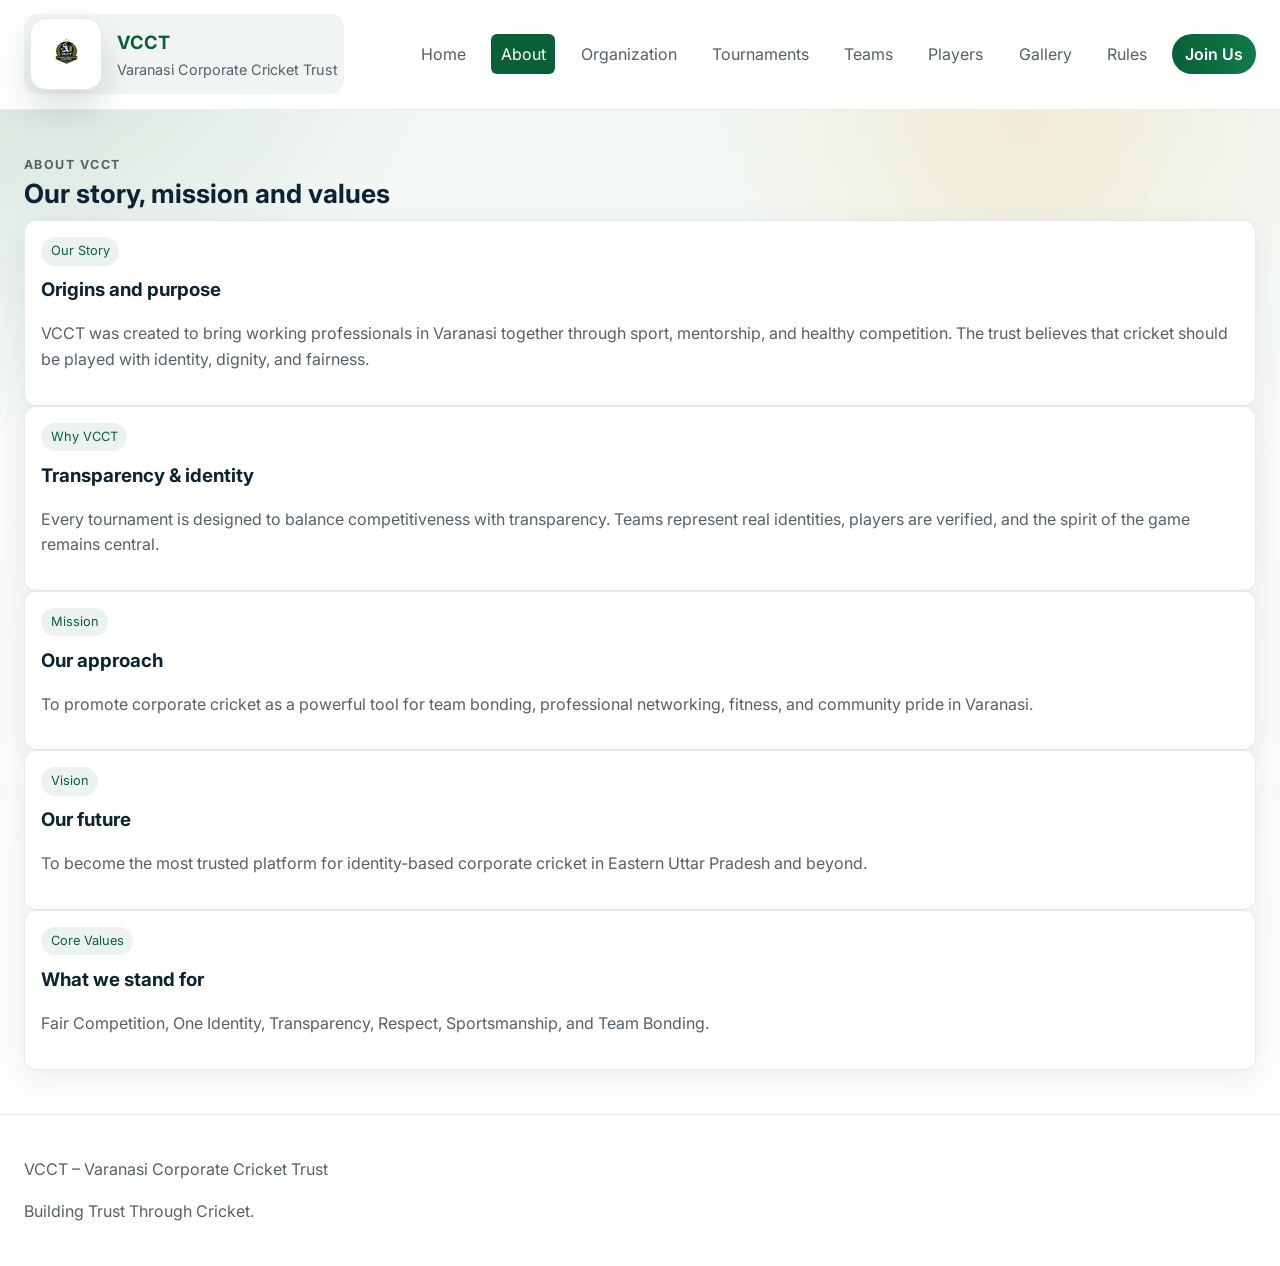
==== about.html @ afaf647f "Initial commit" ====
<!DOCTYPE html>
<html lang="en">
  <head>
    <meta charset="UTF-8" />
    <meta name="viewport" content="width=device-width, initial-scale=1.0" />
    <title>About | VCCT</title>
    <meta
      name="description"
      content="Learn the story, mission, vision and values of the Varanasi Corporate Cricket Trust."
    />
    <link rel="icon" href="assets/logo.png" />
    <link rel="stylesheet" href="styles.css" />
    <link href="https://fonts.googleapis.com/css2?family=Merriweather:wght@300;400;700&family=Inter:wght@300;400;600;700&display=swap" rel="stylesheet">
  </head>
  <body data-page="about">
    <header class="site-header">
      <a class="brand" href="index.html">
        <img src="assets/logo.png" class="brand-logo" alt="VCCT logo" />
        <div>
          <h1>VCCT</h1>
          <p>Varanasi Corporate Cricket Trust</p>
        </div>
      </a>
      <button id="nav-toggle" class="nav-toggle" aria-label="Toggle navigation" aria-expanded="false">☰</button>
      <nav class="site-nav" id="site-nav" role="navigation" aria-label="Main navigation"></nav>
      <a class="btn btn-small" href="join.html">Join Us</a>
    </header>

    <main class="page-shell">
      <section class="section">
        <div class="section-header">
          <p class="eyebrow">About VCCT</p>
          <h2>Our story, mission and values</h2>
        </div>
        <div class="about-grid">
          <div class="card"><span class="tag">Our Story</span><h3>Origins and purpose</h3><p>VCCT was created to bring working professionals in Varanasi together through sport, mentorship, and healthy competition. The trust believes that cricket should be played with identity, dignity, and fairness.</p></div>
          <div class="card"><span class="tag">Why VCCT</span><h3>Transparency & identity</h3><p>Every tournament is designed to balance competitiveness with transparency. Teams represent real identities, players are verified, and the spirit of the game remains central.</p></div>
          <div class="card"><span class="tag">Mission</span><h3>Our approach</h3><p>To promote corporate cricket as a powerful tool for team bonding, professional networking, fitness, and community pride in Varanasi.</p></div>
          <div class="card"><span class="tag">Vision</span><h3>Our future</h3><p>To become the most trusted platform for identity-based corporate cricket in Eastern Uttar Pradesh and beyond.</p></div>
          <div class="card"><span class="tag">Core Values</span><h3>What we stand for</h3><p>Fair Competition, One Identity, Transparency, Respect, Sportsmanship, and Team Bonding.</p></div>
        </div>
      </section>
    </main>

    <footer class="site-footer">
      <p>VCCT – Varanasi Corporate Cricket Trust</p>
      <p>Building Trust Through Cricket.</p>
    </footer>

    <div id="team-modal" class="modal" hidden></div>
    <script src="app.js"></script>
  </body>
</html>
---- styles.css ----
:root{
  --bg: #ffffff;
  --page: #f7faf8;
  --card: #ffffff;
  --text: #0b2335;
  --muted: #55606a;
  --primary: #0a5f38; /* deep green */
  --accent: #d4a017; /* gold */
  --border: #e6eced;
  --shadow: 0 8px 30px rgba(11,34,53,0.08);
}

*{box-sizing:border-box}
html{scroll-behavior:smooth}
body{
  margin:0; font-family:Inter, 'Merriweather', Georgia, serif; background: radial-gradient(circle at top left, rgba(10,95,56,0.14), transparent 24%), radial-gradient(circle at 80% 10%, rgba(212,160,23,0.14), transparent 20%), linear-gradient(180deg, #f2f7f3 0%, #f7faf8 35%, #ffffff 100%); color:var(--text); line-height:1.6;
}
a{color:inherit;text-decoration:none}
img{display:block;max-width:100%}

.site-header{
  position:sticky; top:0; z-index:20; display:flex; align-items:center; gap:1rem; padding:0.9rem 1.5rem; background:rgba(255,255,255,0.96); border-bottom:1px solid rgba(230,236,237,0.9); backdrop-filter:blur(12px);
}
.brand{display:flex;align-items:center;gap:0.9rem;padding:0.25rem 0.4rem;border-radius:14px;background:rgba(10,95,56,0.06);backdrop-filter:blur(5px)}
.brand-logo{width:72px;height:72px;object-fit:contain;border-radius:16px;padding:0.4rem;background:rgba(255,255,255,0.95);box-shadow:0 18px 35px rgba(11,34,53,0.14);border:1px solid rgba(10,95,56,0.12)}
.brand h1{margin:0;font-size:1.15rem;color:var(--primary)}
.brand p{margin:0;color:var(--muted);font-size:0.9rem}

.nav-toggle{display:none;background:transparent;border:0;font-size:1.4rem;padding:0.4rem 0.6rem;cursor:pointer}
.site-nav{display:flex;gap:1rem;margin-left:auto;align-items:center}
.site-nav a{color:var(--muted);padding:0.45rem 0.6rem;border-radius:6px}
.site-nav a:hover{background:var(--page);color:var(--text)}
.site-nav .active{background:var(--primary);color:#fff}

.btn{display:inline-block;padding:0.6rem 1rem;border-radius:999px;background:linear-gradient(90deg,var(--primary),#0f7a49);color:#fff;font-weight:600}
.btn-secondary{background:transparent;color:var(--primary);border:1px solid var(--border)}
.btn-small{padding:0.45rem 0.8rem}

.hero{display:grid;grid-template-columns:1fr 420px;gap:2rem;padding:3.2rem 1.5rem;align-items:center;position:relative;z-index:1}
.hero::before{content:'';position:absolute;inset:0;pointer-events:none;background:radial-gradient(circle at 20% 30%, rgba(10,95,56,0.08), transparent 22%), radial-gradient(circle at 85% 10%, rgba(212,160,23,0.12), transparent 18%);border-radius:32px;}
.hero-copy{position:relative;z-index:2}
.hero-copy h2{font-family:'Merriweather',serif;font-size:2.75rem;line-height:1.05;margin:0;color:var(--text)}
.hero-copy p{color:var(--muted);margin-top:0.9rem;font-size:1rem;max-width:38rem}
.eyebrow{color:var(--primary);font-weight:700;font-size:0.78rem;letter-spacing:0.12em;text-transform:uppercase}
.hero-actions{display:flex;gap:0.9rem;margin-top:1.6rem;flex-wrap:wrap}
.hero-card{background:linear-gradient(180deg, #ffffff, #f7faf8);padding:1.85rem;border-radius:28px;border:1px solid rgba(230,236,237,0.95);box-shadow:0 24px 60px rgba(11,34,53,0.09);position:relative;z-index:2}
.hero-panel{display:flex;flex-direction:column;gap:1rem}
.hero-panel h3{margin:0;font-size:1.3rem}
.hero-panel p{margin:0;color:var(--muted);line-height:1.7}
.checklist{list-style:none;padding:0;margin:0;display:grid;gap:0.8rem}
.checklist li{position:relative;padding-left:2.2rem;color:var(--muted);line-height:1.6}
.checklist li::before{content:'✓';position:absolute;left:0;top:0;color:var(--primary);font-weight:700}
.trusted-by{padding:1rem 1.1rem;border-radius:14px;background:rgba(255,255,255,0.9);color:var(--text);border:1px solid rgba(10,95,56,0.08)}
.trusted-by p{margin:0;font-size:0.96rem}
.brands{display:grid;grid-template-columns:repeat(2,minmax(120px,1fr));gap:0.65rem;margin-top:0.75rem}
.brands span{display:inline-flex;align-items:center;justify-content:center;padding:0.6rem 0.8rem;border-radius:999px;background:var(--page);color:var(--primary);font-size:0.9rem}

.section{padding:2.8rem 1.5rem}
.section-alt{background:rgba(10,95,56,0.04)}
.section-header h2{margin:0.25rem 0 0.8rem;font-size:1.65rem;line-height:1.1}
.section-header p{margin:0;color:var(--muted)}
.cta-card{background:linear-gradient(180deg,rgba(10,95,56,0.06),rgba(255,255,255,0.95));border:1px solid rgba(10,95,56,0.12);border-radius:18px;padding:2rem;box-shadow:var(--shadow)}
.cta-card p{margin:0 0 1.4rem;color:var(--muted);font-size:1rem;line-height:1.8}
.cta-actions{display:flex;gap:1rem;flex-wrap:wrap}

@media(max-width:900px){
  .hero{grid-template-columns:1fr;padding:2rem}
  .hero-copy h2{font-size:2rem}
  .site-nav{display:none;position:absolute;top:74px;right:1rem;flex-direction:column;background:var(--card);padding:0.6rem;border-radius:8px;border:1px solid var(--border)}
  .nav-toggle{display:inline-flex;margin-left:auto}
  .nav-open .site-nav{display:flex}
}

.card-grid{display:grid;grid-template-columns:repeat(auto-fit,minmax(240px,1fr));gap:1rem}
.card{background:var(--card);padding:1rem;border-radius:12px;border:1px solid var(--border);box-shadow:var(--shadow)}
.card h3{margin:0 0 0.4rem}
.card p,.card li{color:var(--muted)}
.tag{display:inline-block;margin-bottom:0.6rem;padding:0.25rem 0.6rem;border-radius:999px;background:rgba(10,95,56,0.08);color:var(--primary);font-size:0.8rem}

.rules-list{display:grid;gap:0.9rem}
.rules-item{padding:0.9rem;border-radius:10px}

.join-card{padding:1.2rem}
.site-footer{padding:1.6rem 1.5rem;color:var(--muted);border-top:1px solid var(--border);background:var(--card)}

.modal{position:fixed;inset:0;background:rgba(11,34,53,0.6);display:grid;place-items:center;padding:1rem;z-index:40}
.modal[hidden]{display:none}
.modal-content{width:min(820px,100%);max-height:90vh;overflow:auto;padding:1.2rem;background:var(--card);border-radius:12px}

@media(max-width:900px){
  .hero{grid-template-columns:1fr;padding:2rem}
  .site-nav{display:none;position:absolute;top:74px;right:1rem;flex-direction:column;background:var(--card);padding:0.6rem;border-radius:8px;border:1px solid var(--border)}
  .nav-toggle{display:inline-flex;margin-left:auto}
  .nav-open .site-nav{display:flex}
}
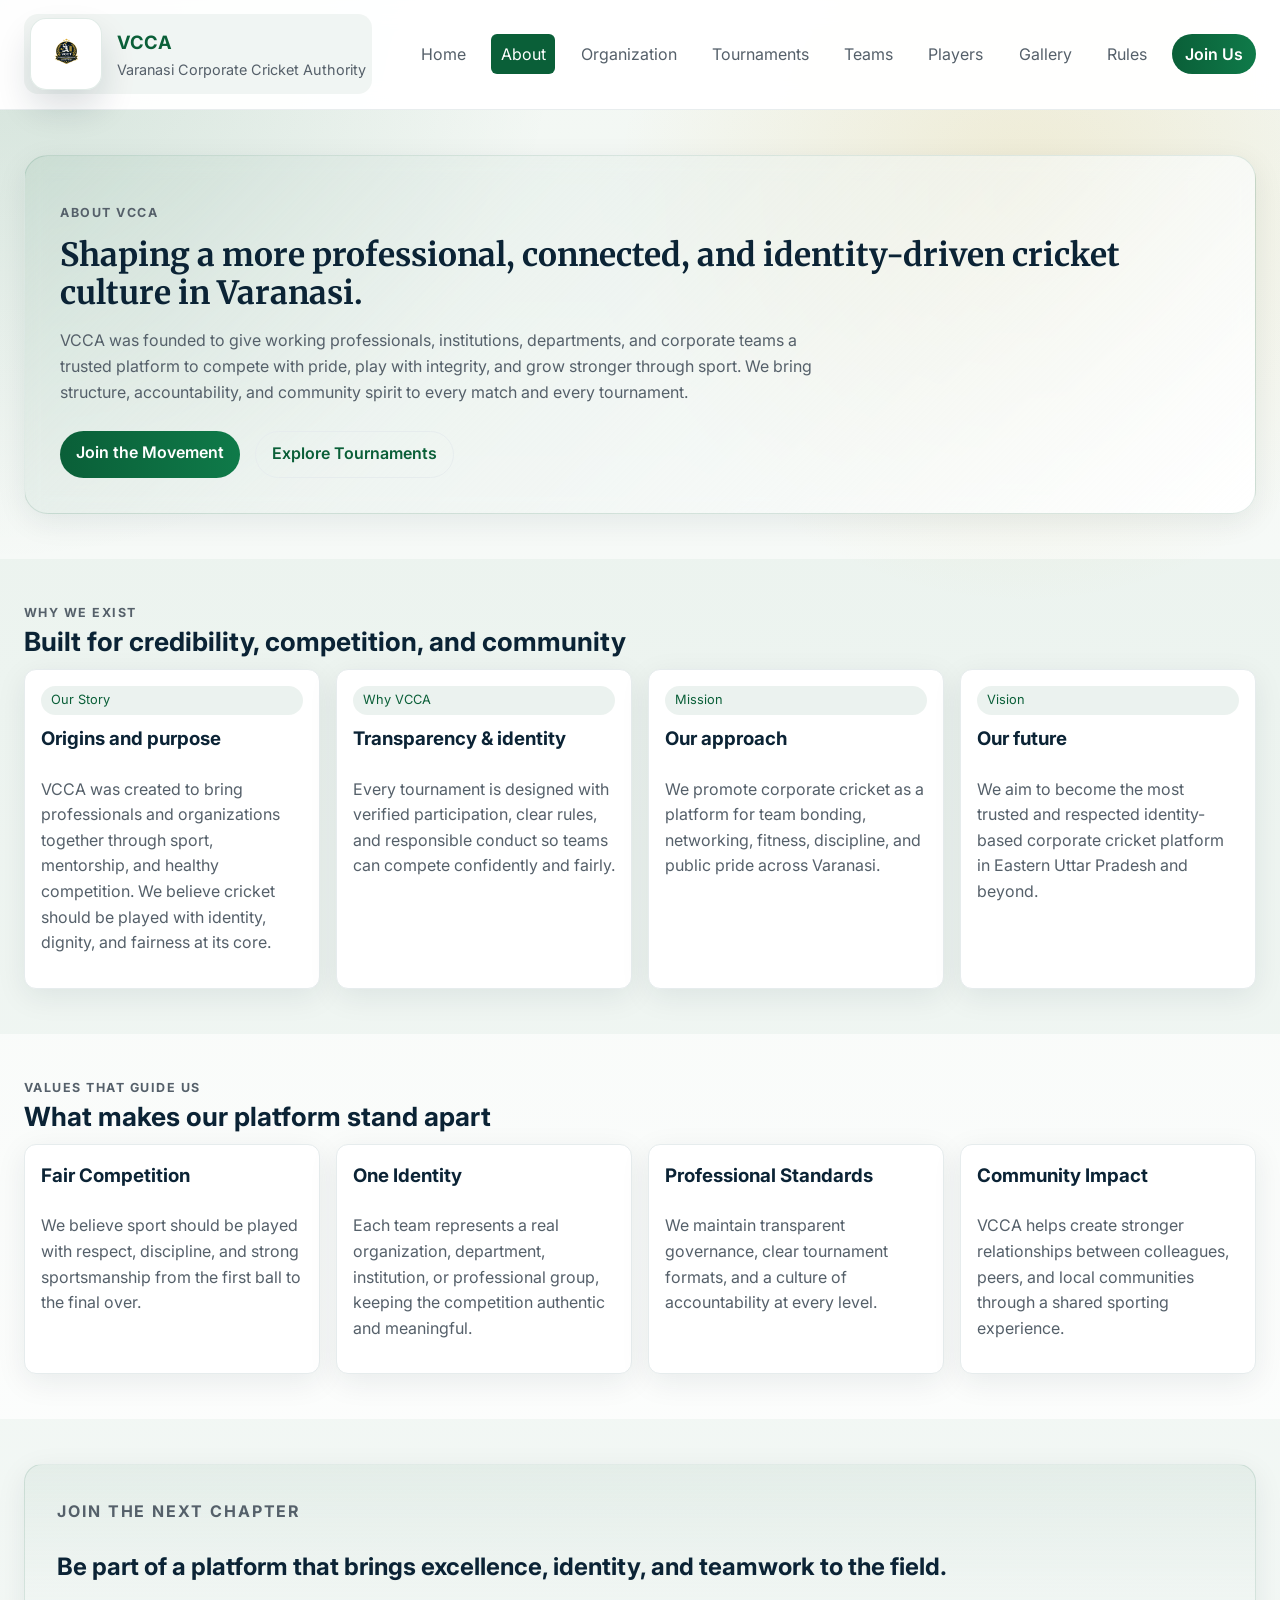
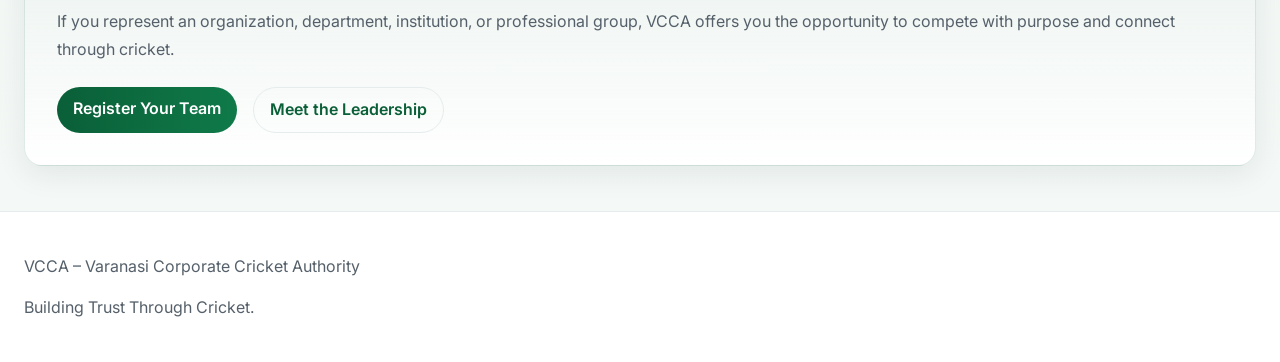
==== commit 836eb48f: "Refactor website branding from VCCT to VCCA across all pages and assets - Updated titles, descriptio" ====
--- a/about.html
+++ b/about.html
@@ -3,10 +3,10 @@
   <head>
     <meta charset="UTF-8" />
     <meta name="viewport" content="width=device-width, initial-scale=1.0" />
-    <title>About | VCCT</title>
+    <title>About | VCCA</title>
     <meta
       name="description"
-      content="Learn the story, mission, vision and values of the Varanasi Corporate Cricket Trust."
+      content="Learn the story, mission, vision and values of the Varanasi Corporate Cricket Authority."
     />
     <link rel="icon" href="assets/logo.png" />
     <link rel="stylesheet" href="styles.css" />
@@ -15,10 +15,10 @@
   <body data-page="about">
     <header class="site-header">
       <a class="brand" href="index.html">
-        <img src="assets/logo.png" class="brand-logo" alt="VCCT logo" />
+        <img src="assets/logo.png" class="brand-logo" alt="VCCA logo" />
         <div>
-          <h1>VCCT</h1>
-          <p>Varanasi Corporate Cricket Trust</p>
+          <h1>VCCA</h1>
+          <p>Varanasi Corporate Cricket Authority</p>
         </div>
       </a>
       <button id="nav-toggle" class="nav-toggle" aria-label="Toggle navigation" aria-expanded="false">☰</button>
@@ -28,22 +28,58 @@
 
     <main class="page-shell">
       <section class="section">
+        <div class="hero-card about-hero">
+          <p class="eyebrow">About VCCA</p>
+          <h2>Shaping a more professional, connected, and identity-driven cricket culture in Varanasi.</h2>
+          <p>VCCA was founded to give working professionals, institutions, departments, and corporate teams a trusted platform to compete with pride, play with integrity, and grow stronger through sport. We bring structure, accountability, and community spirit to every match and every tournament.</p>
+          <div class="hero-actions">
+            <a class="btn" href="join.html">Join the Movement</a>
+            <a class="btn btn-secondary" href="tournaments.html">Explore Tournaments</a>
+          </div>
+        </div>
+      </section>
+
+      <section class="section section-alt">
         <div class="section-header">
-          <p class="eyebrow">About VCCT</p>
-          <h2>Our story, mission and values</h2>
+          <p class="eyebrow">Why we exist</p>
+          <h2>Built for credibility, competition, and community</h2>
+        </div>
+        <div class="card-grid">
+          <div class="card"><span class="tag">Our Story</span><h3>Origins and purpose</h3><p>VCCA was created to bring professionals and organizations together through sport, mentorship, and healthy competition. We believe cricket should be played with identity, dignity, and fairness at its core.</p></div>
+          <div class="card"><span class="tag">Why VCCA</span><h3>Transparency & identity</h3><p>Every tournament is designed with verified participation, clear rules, and responsible conduct so teams can compete confidently and fairly.</p></div>
+          <div class="card"><span class="tag">Mission</span><h3>Our approach</h3><p>We promote corporate cricket as a platform for team bonding, networking, fitness, discipline, and public pride across Varanasi.</p></div>
+          <div class="card"><span class="tag">Vision</span><h3>Our future</h3><p>We aim to become the most trusted and respected identity-based corporate cricket platform in Eastern Uttar Pradesh and beyond.</p></div>
+        </div>
+      </section>
+
+      <section class="section">
+        <div class="section-header">
+          <p class="eyebrow">Values that guide us</p>
+          <h2>What makes our platform stand apart</h2>
         </div>
         <div class="about-grid">
-          <div class="card"><span class="tag">Our Story</span><h3>Origins and purpose</h3><p>VCCT was created to bring working professionals in Varanasi together through sport, mentorship, and healthy competition. The trust believes that cricket should be played with identity, dignity, and fairness.</p></div>
-          <div class="card"><span class="tag">Why VCCT</span><h3>Transparency & identity</h3><p>Every tournament is designed to balance competitiveness with transparency. Teams represent real identities, players are verified, and the spirit of the game remains central.</p></div>
-          <div class="card"><span class="tag">Mission</span><h3>Our approach</h3><p>To promote corporate cricket as a powerful tool for team bonding, professional networking, fitness, and community pride in Varanasi.</p></div>
-          <div class="card"><span class="tag">Vision</span><h3>Our future</h3><p>To become the most trusted platform for identity-based corporate cricket in Eastern Uttar Pradesh and beyond.</p></div>
-          <div class="card"><span class="tag">Core Values</span><h3>What we stand for</h3><p>Fair Competition, One Identity, Transparency, Respect, Sportsmanship, and Team Bonding.</p></div>
+          <div class="card"><h3>Fair Competition</h3><p>We believe sport should be played with respect, discipline, and strong sportsmanship from the first ball to the final over.</p></div>
+          <div class="card"><h3>One Identity</h3><p>Each team represents a real organization, department, institution, or professional group, keeping the competition authentic and meaningful.</p></div>
+          <div class="card"><h3>Professional Standards</h3><p>We maintain transparent governance, clear tournament formats, and a culture of accountability at every level.</p></div>
+          <div class="card"><h3>Community Impact</h3><p>VCCA helps create stronger relationships between colleagues, peers, and local communities through a shared sporting experience.</p></div>
+        </div>
+      </section>
+
+      <section class="section section-alt">
+        <div class="cta-card">
+          <p class="eyebrow">Join the next chapter</p>
+          <h2>Be part of a platform that brings excellence, identity, and teamwork to the field.</h2>
+          <p>If you represent an organization, department, institution, or professional group, VCCA offers you the opportunity to compete with purpose and connect through cricket.</p>
+          <div class="cta-actions">
+            <a class="btn" href="join.html">Register Your Team</a>
+            <a class="btn btn-secondary" href="organization.html">Meet the Leadership</a>
+          </div>
         </div>
       </section>
     </main>
 
     <footer class="site-footer">
-      <p>VCCT – Varanasi Corporate Cricket Trust</p>
+      <p>VCCA – Varanasi Corporate Cricket Authority</p>
       <p>Building Trust Through Cricket.</p>
     </footer>
 
--- a/styles.css
+++ b/styles.css
@@ -36,14 +36,14 @@
 .btn-secondary{background:transparent;color:var(--primary);border:1px solid var(--border)}
 .btn-small{padding:0.45rem 0.8rem}
 
-.hero{display:grid;grid-template-columns:1fr 420px;gap:2rem;padding:3.2rem 1.5rem;align-items:center;position:relative;z-index:1}
-.hero::before{content:'';position:absolute;inset:0;pointer-events:none;background:radial-gradient(circle at 20% 30%, rgba(10,95,56,0.08), transparent 22%), radial-gradient(circle at 85% 10%, rgba(212,160,23,0.12), transparent 18%);border-radius:32px;}
+.hero{display:grid;grid-template-columns:1fr 420px;gap:2rem;padding:3.2rem 1.5rem;align-items:center;position:relative;z-index:1;overflow:hidden;min-height:540px}
+.hero::before{content:'';position:absolute;inset:0;pointer-events:none;background:linear-gradient(90deg, rgba(247,250,248,0.95) 0%, rgba(247,250,248,0.88) 42%, rgba(247,250,248,0.78) 100%), url('assets/home.png') center/cover no-repeat;border-radius:32px;}
 .hero-copy{position:relative;z-index:2}
 .hero-copy h2{font-family:'Merriweather',serif;font-size:2.75rem;line-height:1.05;margin:0;color:var(--text)}
 .hero-copy p{color:var(--muted);margin-top:0.9rem;font-size:1rem;max-width:38rem}
 .eyebrow{color:var(--primary);font-weight:700;font-size:0.78rem;letter-spacing:0.12em;text-transform:uppercase}
 .hero-actions{display:flex;gap:0.9rem;margin-top:1.6rem;flex-wrap:wrap}
-.hero-card{background:linear-gradient(180deg, #ffffff, #f7faf8);padding:1.85rem;border-radius:28px;border:1px solid rgba(230,236,237,0.95);box-shadow:0 24px 60px rgba(11,34,53,0.09);position:relative;z-index:2}
+.hero-card{background:rgba(255,255,255,0.9);backdrop-filter:blur(10px);padding:1.85rem;border-radius:28px;border:1px solid rgba(230,236,237,0.95);box-shadow:0 24px 60px rgba(11,34,53,0.09);position:relative;z-index:2}
 .hero-panel{display:flex;flex-direction:column;gap:1rem}
 .hero-panel h3{margin:0;font-size:1.3rem}
 .hero-panel p{margin:0;color:var(--muted);line-height:1.7}
@@ -62,6 +62,10 @@
 .cta-card{background:linear-gradient(180deg,rgba(10,95,56,0.06),rgba(255,255,255,0.95));border:1px solid rgba(10,95,56,0.12);border-radius:18px;padding:2rem;box-shadow:var(--shadow)}
 .cta-card p{margin:0 0 1.4rem;color:var(--muted);font-size:1rem;line-height:1.8}
 .cta-actions{display:flex;gap:1rem;flex-wrap:wrap}
+.about-hero{padding:2.2rem;border-radius:24px;background:linear-gradient(135deg, rgba(10,95,56,0.08), rgba(255,255,255,0.96));border:1px solid rgba(10,95,56,0.12);box-shadow:var(--shadow)}
+.about-hero h2{font-family:'Merriweather',serif;font-size:2rem;line-height:1.2;margin:0.2rem 0 0.8rem}
+.about-hero p{color:var(--muted);max-width:760px}
+.about-grid{display:grid;grid-template-columns:repeat(auto-fit,minmax(220px,1fr));gap:1rem}
 
 @media(max-width:900px){
   .hero{grid-template-columns:1fr;padding:2rem}
@@ -71,14 +75,32 @@
   .nav-open .site-nav{display:flex}
 }
 
-.card-grid{display:grid;grid-template-columns:repeat(auto-fit,minmax(240px,1fr));gap:1rem}
-.card{background:var(--card);padding:1rem;border-radius:12px;border:1px solid var(--border);box-shadow:var(--shadow)}
+.card-grid{display:grid;grid-template-columns:repeat(auto-fit,minmax(280px,1fr));gap:1rem;align-items:start;grid-auto-rows:1fr}
+.card{background:var(--card);padding:1rem;border-radius:12px;border:1px solid var(--border);box-shadow:var(--shadow);display:flex;flex-direction:column;min-height:100%}
 .card h3{margin:0 0 0.4rem}
 .card p,.card li{color:var(--muted)}
 .tag{display:inline-block;margin-bottom:0.6rem;padding:0.25rem 0.6rem;border-radius:999px;background:rgba(10,95,56,0.08);color:var(--primary);font-size:0.8rem}
+.team-card{display:flex;flex-direction:column;gap:1rem;padding:1.3rem;border-radius:18px;background:linear-gradient(135deg, rgba(255,255,255,0.98), rgba(242,247,243,0.96));height:100%}
+.team-card > .btn{margin-top:auto}
+.team-top{display:flex;align-items:center;gap:0.85rem;margin-bottom:0.9rem}
+.team-identity{display:flex;align-items:center;gap:1rem}
+.team-logo{position:relative;width:80px;height:80px;border-radius:20px;display:grid;place-items:center;font-weight:700;letter-spacing:0.08em;color:#fff;background:var(--team-accent, var(--primary));box-shadow:0 16px 32px rgba(11,34,53,0.16);overflow:hidden;background-size:60%;background-position:center;background-repeat:no-repeat}
+.team-logo span, .team-logo img{position:relative}
+.team-about{margin:0.25rem 0 1rem;color:var(--muted)}
+.team-meta{display:grid;gap:0.45rem;padding:0.8rem;border-radius:12px;background:rgba(10,95,56,0.05)}
+.team-contact{display:flex;align-items:center;justify-content:space-between;gap:0.8rem;padding:0.8rem 0.9rem;border:1px solid rgba(10,95,56,0.1);border-radius:12px;background:rgba(255,255,255,0.9)}
+.contact-title{display:block;font-size:0.76rem;text-transform:uppercase;letter-spacing:0.12em;color:var(--primary);margin-bottom:0.2rem}
+.contact-actions{display:flex;gap:0.5rem}
+.contact-link{display:inline-grid;place-items:center;width:38px;height:38px;border-radius:999px;background:rgba(10,95,56,0.08);color:var(--primary);font-size:1rem}
+.team-modal-content .team-identity-modal{margin-bottom:0.8rem}
+.team-contact-modal{margin:0.8rem 0 1rem}
+.badges{display:flex;gap:0.5rem;flex-wrap:wrap;margin:0.6rem 0}
+.badges span{display:inline-block;padding:0.35rem 0.6rem;border-radius:999px;background:rgba(10,95,56,0.08);color:var(--primary);font-size:0.84rem}
 
 .rules-list{display:grid;gap:0.9rem}
-.rules-item{padding:0.9rem;border-radius:10px}
+.rules-item{padding:1.1rem 1.2rem;border-radius:14px;background:var(--card);border:1px solid var(--border);box-shadow:var(--shadow)}
+.rules-item h3{margin:0 0 0.35rem;color:var(--primary)}
+.rules-item p{margin:0;color:var(--muted)}
 
 .join-card{padding:1.2rem}
 .site-footer{padding:1.6rem 1.5rem;color:var(--muted);border-top:1px solid var(--border);background:var(--card)}
